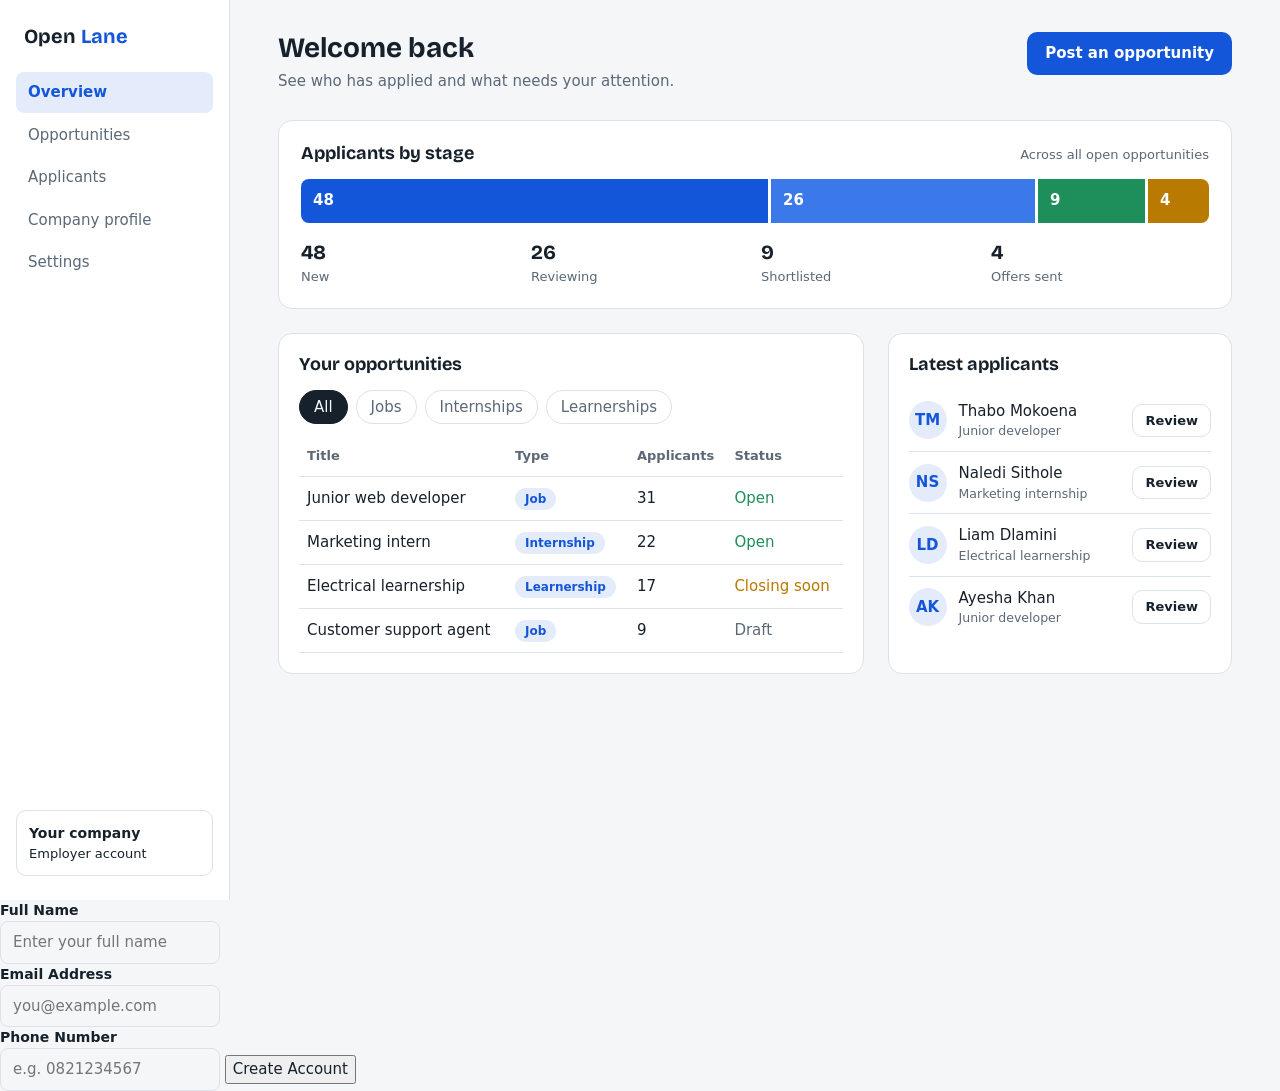
==== frontend/templates/company-dashboard.html @ 2ee378c4 "Registration edit" ====
<!DOCTYPE html>
<html lang="en">
<head>
<meta charset="utf-8">
<meta name="viewport" content="width=device-width, initial-scale=1">
<title>Employer dashboard – Open Lane</title>
<link rel="preconnect" href="https://fonts.googleapis.com">
<link href="https://fonts.googleapis.com/css2?family=Bricolage+Grotesque:wght@500;700&display=swap" rel="stylesheet">
<style>
:root{
  --paper:#F5F6F8; --card:#FFFFFF; --ink:#17212B; --muted:#5B6877; --line:#DDE2E8;
  --lane:#1456D9; --lane-soft:#E4ECFB; --go:#1E8E5A; --wait:#B87A00; --stop:#B3372F;
  --head:"Bricolage Grotesque","Segoe UI",system-ui,sans-serif;
  --body:system-ui,-apple-system,"Segoe UI",Roboto,sans-serif;
}
@media (prefers-color-scheme:dark){
  :root{--paper:#10161D;--card:#18212B;--ink:#EDF1F5;--muted:#9AA8B7;--line:#2B3744;--lane:#6C9BFF;--lane-soft:#1D2B45;--go:#47C58A;--wait:#E6B04A;--stop:#F08A82}
}
*{box-sizing:border-box}
body{margin:0;font:15px/1.5 var(--body);background:var(--paper);color:var(--ink)}
h1,h2,h3{font-family:var(--head);margin:0;line-height:1.2}
button,input,select{font:inherit;color:inherit}
:focus-visible{outline:3px solid var(--lane);outline-offset:2px}

.shell{display:grid;grid-template-columns:230px 1fr;min-height:100vh}
.side{background:var(--card);border-right:1px solid var(--line);padding:24px 16px;display:flex;flex-direction:column;gap:24px;position:sticky;top:0;height:100vh}
.brand{font:700 20px var(--head);padding:0 8px}
.brand span{color:var(--lane)}
.nav{display:flex;flex-direction:column;gap:2px}
.nav a{padding:9px 12px;border-radius:8px;color:var(--muted);text-decoration:none}
.nav a:hover{background:var(--paper);color:var(--ink)}
.nav a[aria-current="page"]{background:var(--lane-soft);color:var(--lane);font-weight:600}
.who{margin-top:auto;padding:12px;border:1px solid var(--line);border-radius:10px;font-size:13px}
.who strong{display:block;font-size:14px}

.main{padding:32px clamp(16px,4vw,48px);max-width:1100px;width:100%}
.top{display:flex;justify-content:space-between;align-items:flex-start;gap:16px;flex-wrap:wrap;margin-bottom:28px}
.top h1{font-size:28px}
.top p{margin:4px 0 0;color:var(--muted)}
.btn{background:var(--lane);color:#fff;border:0;border-radius:10px;padding:10px 18px;font-weight:600;cursor:pointer}
.btn:hover{filter:brightness(1.1)}
.btn.ghost{background:transparent;color:var(--ink);border:1px solid var(--line)}
@media (prefers-color-scheme:dark){.btn{color:#0B1220}}

/* the lane: applicant pipeline as one road-like bar */
.lane{background:var(--card);border:1px solid var(--line);border-radius:14px;padding:22px;margin-bottom:24px}
.lane-head{display:flex;justify-content:space-between;align-items:baseline;margin-bottom:14px;gap:8px;flex-wrap:wrap}
.lane-head h2{font-size:18px}
.lane-head span{color:var(--muted);font-size:13px}
.bar{display:flex;height:44px;border-radius:8px;overflow:hidden;gap:3px}
.seg{display:flex;align-items:center;padding:0 12px;font-weight:700;color:#fff;min-width:44px}
.seg:nth-child(1){background:var(--lane)}
.seg:nth-child(2){background:#3B78EA}
.seg:nth-child(3){background:var(--go)}
.seg:nth-child(4){background:var(--wait)}
.legend{display:grid;grid-template-columns:repeat(auto-fit,minmax(130px,1fr));gap:12px;margin-top:14px}
.legend div{font-size:13px;color:var(--muted)}
.legend b{display:block;font-size:20px;color:var(--ink);font-family:var(--head)}

.grid{display:grid;grid-template-columns:1.7fr 1fr;gap:24px}
@media (max-width:960px){.grid{grid-template-columns:1fr}}
.panel{background:var(--card);border:1px solid var(--line);border-radius:14px;padding:20px;min-width:0}
.panel h2{font-size:18px;margin-bottom:14px}
.tools{display:flex;gap:8px;margin-bottom:12px;flex-wrap:wrap}
.chip{border:1px solid var(--line);background:transparent;border-radius:999px;padding:5px 14px;cursor:pointer;color:var(--muted)}
.chip[aria-pressed="true"]{background:var(--ink);color:var(--paper);border-color:var(--ink)}
.scroll{overflow-x:auto}
table{width:100%;border-collapse:collapse;min-width:480px}
th,td{text-align:left;padding:10px 8px;border-bottom:1px solid var(--line)}
th{font-size:13px;color:var(--muted);font-weight:600}
td.n{font-variant-numeric:tabular-nums}
.tag{display:inline-block;padding:2px 10px;border-radius:999px;font-size:12px;font-weight:600;background:var(--lane-soft);color:var(--lane)}
.st-open{color:var(--go)} .st-closing{color:var(--wait)} .st-draft{color:var(--muted)}
.empty{padding:24px 8px;color:var(--muted)}

.people{list-style:none;margin:0;padding:0}
.people li{display:flex;gap:12px;align-items:center;padding:10px 0;border-bottom:1px solid var(--line)}
.people li:last-child{border:0}
.av{width:38px;height:38px;border-radius:50%;background:var(--lane-soft);color:var(--lane);display:grid;place-items:center;font-weight:700;flex:none}
.people small{display:block;color:var(--muted)}
.people .btn{margin-left:auto;padding:6px 12px;font-size:13px}

dialog{border:0;border-radius:16px;padding:0;width:min(520px,92vw);background:var(--card);color:var(--ink)}
dialog::backdrop{background:rgba(10,16,24,.55)}
dialog form{padding:24px;display:grid;gap:14px}
label{display:grid;gap:4px;font-weight:600;font-size:14px}
input,select{padding:9px 12px;border:1px solid var(--line);border-radius:8px;background:var(--paper)}
.row{display:grid;grid-template-columns:1fr 1fr;gap:12px}
.actions{display:flex;justify-content:flex-end;gap:8px;margin-top:4px}
.toast{position:fixed;bottom:20px;left:50%;transform:translateX(-50%);background:var(--ink);color:var(--paper);padding:10px 18px;border-radius:10px;opacity:0;pointer-events:none;transition:opacity .2s}
.toast.show{opacity:1}

@media (max-width:760px){
  .shell{grid-template-columns:1fr}
  .side{position:static;height:auto;flex-direction:row;flex-wrap:wrap;align-items:center;padding:12px}
  .nav{flex-direction:row;flex-wrap:wrap}
  .who{display:none}
}
@media (prefers-reduced-motion:reduce){*{transition:none!important}}
</style>
</head>
<body>
<div class="shell">
  <aside class="side">
    <div class="brand">Open <span>Lane</span></div>
    <nav class="nav" aria-label="Employer navigation">
      <a href="#" aria-current="page">Overview</a>
      <a href="#">Opportunities</a>
      <a href="#">Applicants</a>
      <a href="#">Company profile</a>
      <a href="#">Settings</a>
    </nav>
    <div class="who"><strong id="companyName">Your company</strong>Employer account</div>
  </aside>

  <main class="main">
    <div class="top">
      <div>
        <h1>Welcome back</h1>
        <p>See who has applied and what needs your attention.</p>
      </div>
      <button class="btn" id="openForm">Post an opportunity</button>
    </div>

    <section class="lane" aria-labelledby="laneTitle">
      <div class="lane-head">
        <h2 id="laneTitle">Applicants by stage</h2>
        <span>Across all open opportunities</span>
      </div>
      <div class="bar" role="img" aria-label="48 new, 26 reviewing, 9 shortlisted, 4 offers">
        <div class="seg" style="flex:48">48</div>
        <div class="seg" style="flex:26">26</div>
        <div class="seg" style="flex:9">9</div>
        <div class="seg" style="flex:4">4</div>
      </div>
      <div class="legend">
        <div><b>48</b>New</div>
        <div><b>26</b>Reviewing</div>
        <div><b>9</b>Shortlisted</div>
        <div><b>4</b>Offers sent</div>
      </div>
    </section>

    <div class="grid">
      <section class="panel" aria-labelledby="oppTitle">
        <h2 id="oppTitle">Your opportunities</h2>
        <div class="tools" role="group" aria-label="Filter by type">
          <button class="chip" aria-pressed="true" data-f="all">All</button>
          <button class="chip" aria-pressed="false" data-f="Job">Jobs</button>
          <button class="chip" aria-pressed="false" data-f="Internship">Internships</button>
          <button class="chip" aria-pressed="false" data-f="Learnership">Learnerships</button>
        </div>
        <div class="scroll">
          <table>
            <thead><tr><th>Title</th><th>Type</th><th>Applicants</th><th>Status</th></tr></thead>
            <tbody id="rows"></tbody>
          </table>
        </div>
        <p class="empty" id="empty" hidden>No opportunities of this type yet. Post one to start receiving applicants.</p>
      </section>

      <section class="panel" aria-labelledby="appTitle">
        <h2 id="appTitle">Latest applicants</h2>
        <ul class="people">
          <li><span class="av">TM</span><div>Thabo Mokoena<small>Junior developer</small></div><button class="btn ghost">Review</button></li>
          <li><span class="av">NS</span><div>Naledi Sithole<small>Marketing internship</small></div><button class="btn ghost">Review</button></li>
          <li><span class="av">LD</span><div>Liam Dlamini<small>Electrical learnership</small></div><button class="btn ghost">Review</button></li>
          <li><span class="av">AK</span><div>Ayesha Khan<small>Junior developer</small></div><button class="btn ghost">Review</button></li>
        </ul>
      </section>
    </div>
  </main>
</div>

<!-- Matches backend route: GET /company/add-business -->
<dialog id="dlg" aria-labelledby="dlgTitle">
  <form id="form" method="dialog">
    <h2 id="dlgTitle">Post an opportunity</h2>
    <label>Title<input name="title" required maxlength="80" placeholder="e.g. Junior web developer"></label>
    <div class="row">
      <label>Type
        <select name="type"><option>Job</option><option>Internship</option><option>Learnership</option></select>
      </label>
      <label>Closing date<input type="date" name="closing"></label>
    </div>
    <label>Location<input name="location" placeholder="City or Remote"></label>
    <div class="actions">
      <button type="button" class="btn ghost" id="cancel">Cancel</button>
      <button type="submit" class="btn">Publish</button>
    </div>
  </form>
</dialog>
<div class="toast" id="toast" role="status"></div>

<script>
const data = [
  {title:"Junior web developer", type:"Job", n:31, status:"Open"},
  {title:"Marketing intern", type:"Internship", n:22, status:"Open"},
  {title:"Electrical learnership", type:"Learnership", n:17, status:"Closing soon"},
  {title:"Customer support agent", type:"Job", n:9, status:"Draft"}
];
let filter = "all";
const rows = document.getElementById("rows"), empty = document.getElementById("empty");

function render(){
  const list = data.filter(d => filter === "all" || d.type === filter);
  rows.innerHTML = "";
  list.forEach(d => {
    const tr = document.createElement("tr");
    const cls = d.status === "Open" ? "st-open" : d.status === "Draft" ? "st-draft" : "st-closing";
    tr.innerHTML = `<td></td><td><span class="tag"></span></td><td class="n"></td><td class="${cls}"></td>`;
    tr.children[0].textContent = d.title;
    tr.querySelector(".tag").textContent = d.type;
    tr.children[2].textContent = d.n;
    tr.children[3].textContent = d.status;
    rows.appendChild(tr);
  });
  empty.hidden = list.length > 0;
}

document.querySelectorAll(".chip").forEach(c => c.addEventListener("click", () => {
  document.querySelectorAll(".chip").forEach(x => x.setAttribute("aria-pressed", "false"));
  c.setAttribute("aria-pressed", "true");
  filter = c.dataset.f; render();
}));

const dlg = document.getElementById("dlg"), form = document.getElementById("form"), toast = document.getElementById("toast");
document.getElementById("openForm").onclick = () => dlg.showModal();
document.getElementById("cancel").onclick = () => dlg.close();

form.addEventListener("submit", e => {
  const f = new FormData(form);
  data.unshift({title:f.get("title"), type:f.get("type"), n:0, status:"Open"});
  // TODO (backend): POST to the add-business / add-opportunity endpoint here with fetch()
  form.reset(); render();
  toast.textContent = "Published"; toast.classList.add("show");
  setTimeout(() => toast.classList.remove("show"), 2200);
});

render();
</script>
</body>
</html>




<form method="POST">

    <label for="full_name">Full Name</label>
    <input type="text" 
        id="full_name"
        name="full_name"
        placeholder="Enter your full name"
        required
    >

    <label for="email">Email Address</label>
    <input
        type="email"
        id="email"
        name="email"
        placeholder="you@example.com"
    >

    <label for="phone">Phone Number</label>
    <input type="tel"
        id="phone" name="phone"
        placeholder="e.g. 0821234567"
    >

    <button type="submit">Create Account</button>

</form>
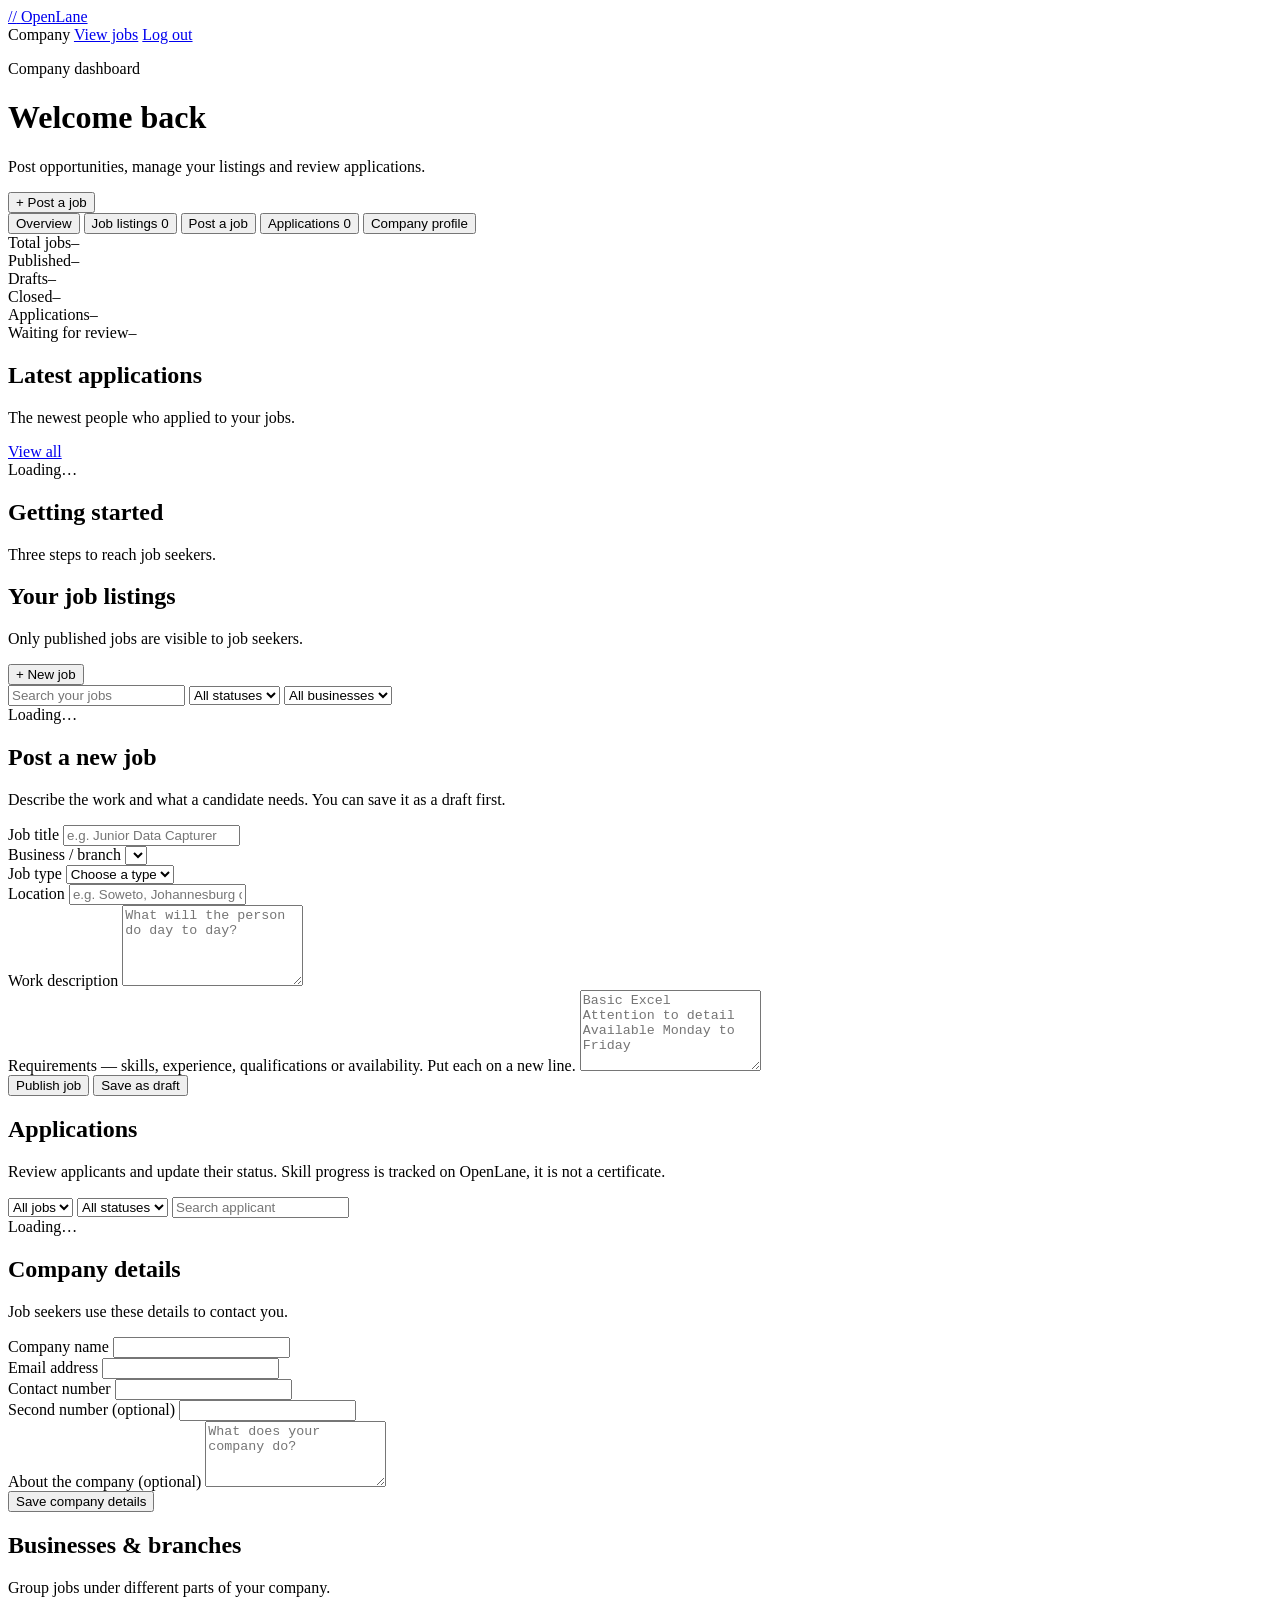
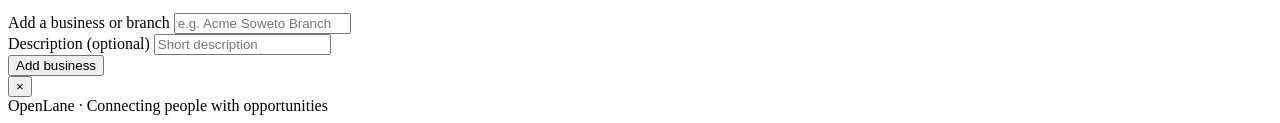
==== commit a8f9b11a: "Full app" ====
--- a/frontend/templates/company-dashboard.html
+++ b/frontend/templates/company-dashboard.html
@@ -1,274 +1,250 @@
 <!DOCTYPE html>
 <html lang="en">
 <head>
-<meta charset="utf-8">
-<meta name="viewport" content="width=device-width, initial-scale=1">
-<title>Employer dashboard – Open Lane</title>
-<link rel="preconnect" href="https://fonts.googleapis.com">
-<link href="https://fonts.googleapis.com/css2?family=Bricolage+Grotesque:wght@500;700&display=swap" rel="stylesheet">
-<style>
-:root{
-  --paper:#F5F6F8; --card:#FFFFFF; --ink:#17212B; --muted:#5B6877; --line:#DDE2E8;
-  --lane:#1456D9; --lane-soft:#E4ECFB; --go:#1E8E5A; --wait:#B87A00; --stop:#B3372F;
-  --head:"Bricolage Grotesque","Segoe UI",system-ui,sans-serif;
-  --body:system-ui,-apple-system,"Segoe UI",Roboto,sans-serif;
-}
-@media (prefers-color-scheme:dark){
-  :root{--paper:#10161D;--card:#18212B;--ink:#EDF1F5;--muted:#9AA8B7;--line:#2B3744;--lane:#6C9BFF;--lane-soft:#1D2B45;--go:#47C58A;--wait:#E6B04A;--stop:#F08A82}
-}
-*{box-sizing:border-box}
-body{margin:0;font:15px/1.5 var(--body);background:var(--paper);color:var(--ink)}
-h1,h2,h3{font-family:var(--head);margin:0;line-height:1.2}
-button,input,select{font:inherit;color:inherit}
-:focus-visible{outline:3px solid var(--lane);outline-offset:2px}
-
-.shell{display:grid;grid-template-columns:230px 1fr;min-height:100vh}
-.side{background:var(--card);border-right:1px solid var(--line);padding:24px 16px;display:flex;flex-direction:column;gap:24px;position:sticky;top:0;height:100vh}
-.brand{font:700 20px var(--head);padding:0 8px}
-.brand span{color:var(--lane)}
-.nav{display:flex;flex-direction:column;gap:2px}
-.nav a{padding:9px 12px;border-radius:8px;color:var(--muted);text-decoration:none}
-.nav a:hover{background:var(--paper);color:var(--ink)}
-.nav a[aria-current="page"]{background:var(--lane-soft);color:var(--lane);font-weight:600}
-.who{margin-top:auto;padding:12px;border:1px solid var(--line);border-radius:10px;font-size:13px}
-.who strong{display:block;font-size:14px}
-
-.main{padding:32px clamp(16px,4vw,48px);max-width:1100px;width:100%}
-.top{display:flex;justify-content:space-between;align-items:flex-start;gap:16px;flex-wrap:wrap;margin-bottom:28px}
-.top h1{font-size:28px}
-.top p{margin:4px 0 0;color:var(--muted)}
-.btn{background:var(--lane);color:#fff;border:0;border-radius:10px;padding:10px 18px;font-weight:600;cursor:pointer}
-.btn:hover{filter:brightness(1.1)}
-.btn.ghost{background:transparent;color:var(--ink);border:1px solid var(--line)}
-@media (prefers-color-scheme:dark){.btn{color:#0B1220}}
-
-/* the lane: applicant pipeline as one road-like bar */
-.lane{background:var(--card);border:1px solid var(--line);border-radius:14px;padding:22px;margin-bottom:24px}
-.lane-head{display:flex;justify-content:space-between;align-items:baseline;margin-bottom:14px;gap:8px;flex-wrap:wrap}
-.lane-head h2{font-size:18px}
-.lane-head span{color:var(--muted);font-size:13px}
-.bar{display:flex;height:44px;border-radius:8px;overflow:hidden;gap:3px}
-.seg{display:flex;align-items:center;padding:0 12px;font-weight:700;color:#fff;min-width:44px}
-.seg:nth-child(1){background:var(--lane)}
-.seg:nth-child(2){background:#3B78EA}
-.seg:nth-child(3){background:var(--go)}
-.seg:nth-child(4){background:var(--wait)}
-.legend{display:grid;grid-template-columns:repeat(auto-fit,minmax(130px,1fr));gap:12px;margin-top:14px}
-.legend div{font-size:13px;color:var(--muted)}
-.legend b{display:block;font-size:20px;color:var(--ink);font-family:var(--head)}
-
-.grid{display:grid;grid-template-columns:1.7fr 1fr;gap:24px}
-@media (max-width:960px){.grid{grid-template-columns:1fr}}
-.panel{background:var(--card);border:1px solid var(--line);border-radius:14px;padding:20px;min-width:0}
-.panel h2{font-size:18px;margin-bottom:14px}
-.tools{display:flex;gap:8px;margin-bottom:12px;flex-wrap:wrap}
-.chip{border:1px solid var(--line);background:transparent;border-radius:999px;padding:5px 14px;cursor:pointer;color:var(--muted)}
-.chip[aria-pressed="true"]{background:var(--ink);color:var(--paper);border-color:var(--ink)}
-.scroll{overflow-x:auto}
-table{width:100%;border-collapse:collapse;min-width:480px}
-th,td{text-align:left;padding:10px 8px;border-bottom:1px solid var(--line)}
-th{font-size:13px;color:var(--muted);font-weight:600}
-td.n{font-variant-numeric:tabular-nums}
-.tag{display:inline-block;padding:2px 10px;border-radius:999px;font-size:12px;font-weight:600;background:var(--lane-soft);color:var(--lane)}
-.st-open{color:var(--go)} .st-closing{color:var(--wait)} .st-draft{color:var(--muted)}
-.empty{padding:24px 8px;color:var(--muted)}
-
-.people{list-style:none;margin:0;padding:0}
-.people li{display:flex;gap:12px;align-items:center;padding:10px 0;border-bottom:1px solid var(--line)}
-.people li:last-child{border:0}
-.av{width:38px;height:38px;border-radius:50%;background:var(--lane-soft);color:var(--lane);display:grid;place-items:center;font-weight:700;flex:none}
-.people small{display:block;color:var(--muted)}
-.people .btn{margin-left:auto;padding:6px 12px;font-size:13px}
-
-dialog{border:0;border-radius:16px;padding:0;width:min(520px,92vw);background:var(--card);color:var(--ink)}
-dialog::backdrop{background:rgba(10,16,24,.55)}
-dialog form{padding:24px;display:grid;gap:14px}
-label{display:grid;gap:4px;font-weight:600;font-size:14px}
-input,select{padding:9px 12px;border:1px solid var(--line);border-radius:8px;background:var(--paper)}
-.row{display:grid;grid-template-columns:1fr 1fr;gap:12px}
-.actions{display:flex;justify-content:flex-end;gap:8px;margin-top:4px}
-.toast{position:fixed;bottom:20px;left:50%;transform:translateX(-50%);background:var(--ink);color:var(--paper);padding:10px 18px;border-radius:10px;opacity:0;pointer-events:none;transition:opacity .2s}
-.toast.show{opacity:1}
-
-@media (max-width:760px){
-  .shell{grid-template-columns:1fr}
-  .side{position:static;height:auto;flex-direction:row;flex-wrap:wrap;align-items:center;padding:12px}
-  .nav{flex-direction:row;flex-wrap:wrap}
-  .who{display:none}
-}
-@media (prefers-reduced-motion:reduce){*{transition:none!important}}
-</style>
+    <meta charset="UTF-8">
+    <meta name="viewport" content="width=device-width, initial-scale=1.0">
+    <title>Company dashboard | OpenLane</title>
+    <link rel="stylesheet" href="/css/styles.css">
 </head>
 <body>
-<div class="shell">
-  <aside class="side">
-    <div class="brand">Open <span>Lane</span></div>
-    <nav class="nav" aria-label="Employer navigation">
-      <a href="#" aria-current="page">Overview</a>
-      <a href="#">Opportunities</a>
-      <a href="#">Applicants</a>
-      <a href="#">Company profile</a>
-      <a href="#">Settings</a>
-    </nav>
-    <div class="who"><strong id="companyName">Your company</strong>Employer account</div>
-  </aside>
-
-  <main class="main">
-    <div class="top">
-      <div>
-        <h1>Welcome back</h1>
-        <p>See who has applied and what needs your attention.</p>
-      </div>
-      <button class="btn" id="openForm">Post an opportunity</button>
+    <header class="topbar">
+        <a class="brand" href="/company/dashboard" aria-label="OpenLane company dashboard">
+            <span class="logo">//</span>
+            <span>OpenLane</span>
+        </a>
+        <nav class="top-actions" aria-label="Account">
+            <span class="top-user" id="top-company-name">Company</span>
+            <a class="top-link" href="/jobs" target="_blank" rel="noopener">View jobs</a>
+            <a class="top-link" href="/logout">Log out</a>
+        </nav>
+    </header>
+
+    <main class="dash">
+        <div class="dash-header">
+            <div>
+                <p class="eyebrow">Company dashboard</p>
+                <h1 id="welcome">Welcome back</h1>
+                <p class="intro">Post opportunities, manage your listings and review applications.</p>
+            </div>
+            <button class="btn btn-inline" type="button" data-go="post" id="header-post-btn">+ Post a job</button>
+        </div>
+
+        <nav class="tabs" role="tablist" aria-label="Dashboard sections">
+            <button class="tab" type="button" role="tab" data-tab="overview">Overview</button>
+            <button class="tab" type="button" role="tab" data-tab="jobs">Job listings <span class="tab-count" id="count-jobs">0</span></button>
+            <button class="tab" type="button" role="tab" data-tab="post" id="tab-post">Post a job</button>
+            <button class="tab" type="button" role="tab" data-tab="applications">Applications <span class="tab-count" id="count-pending">0</span></button>
+            <button class="tab" type="button" role="tab" data-tab="profile">Company profile</button>
+        </nav>
+
+        <!-- ================= Overview ================= -->
+        <section class="panel" id="panel-overview" role="tabpanel">
+            <div class="stats-grid" id="stats">
+                <div class="stat-card"><span class="stat-label">Total jobs</span><span class="stat-value" data-stat="jobs">–</span></div>
+                <div class="stat-card"><span class="stat-label">Published</span><span class="stat-value" data-stat="published">–</span></div>
+                <div class="stat-card"><span class="stat-label">Drafts</span><span class="stat-value" data-stat="draft">–</span></div>
+                <div class="stat-card"><span class="stat-label">Closed</span><span class="stat-value" data-stat="closed">–</span></div>
+                <div class="stat-card"><span class="stat-label">Applications</span><span class="stat-value" data-stat="applications">–</span></div>
+                <div class="stat-card highlight"><span class="stat-label">Waiting for review</span><span class="stat-value" data-stat="pending">–</span></div>
+            </div>
+
+            <div class="split">
+                <div class="card">
+                    <div class="card-title">
+                        <div>
+                            <h2>Latest applications</h2>
+                            <p>The newest people who applied to your jobs.</p>
+                        </div>
+                        <a href="#applications" data-go="applications" class="small">View all</a>
+                    </div>
+                    <div class="list" id="recent-applications"><div class="loading">Loading…</div></div>
+                </div>
+
+                <div class="card">
+                    <div class="card-title">
+                        <div>
+                            <h2>Getting started</h2>
+                            <p>Three steps to reach job seekers.</p>
+                        </div>
+                    </div>
+                    <div class="steps" id="getting-started"></div>
+                </div>
+            </div>
+        </section>
+
+        <!-- ================= Jobs ================= -->
+        <section class="panel" id="panel-jobs" role="tabpanel">
+            <div class="card">
+                <div class="card-title">
+                    <div>
+                        <h2>Your job listings</h2>
+                        <p>Only published jobs are visible to job seekers.</p>
+                    </div>
+                    <button class="btn btn-small" type="button" data-go="post">+ New job</button>
+                </div>
+                <div class="filters">
+                    <input type="search" id="job-search" placeholder="Search your jobs" aria-label="Search your jobs">
+                    <select id="job-status-filter" aria-label="Filter by status">
+                        <option value="">All statuses</option>
+                        <option value="published">Published</option>
+                        <option value="draft">Draft</option>
+                        <option value="closed">Closed</option>
+                    </select>
+                    <select id="job-business-filter" aria-label="Filter by business">
+                        <option value="">All businesses</option>
+                    </select>
+                </div>
+                <div class="list" id="jobs-list"><div class="loading">Loading…</div></div>
+            </div>
+        </section>
+
+        <!-- ================= Post / edit a job ================= -->
+        <section class="panel" id="panel-post" role="tabpanel">
+            <div class="card">
+                <div class="card-title">
+                    <div>
+                        <h2 id="job-form-title">Post a new job</h2>
+                        <p id="job-form-subtitle">Describe the work and what a candidate needs. You can save it as a draft first.</p>
+                    </div>
+                </div>
+                <form class="form" id="job-form" novalidate>
+                    <input type="hidden" name="job_id" id="job_id">
+                    <div class="form-grid">
+                        <div class="form-group full">
+                            <label for="job-title">Job title</label>
+                            <input type="text" id="job-title" name="title" maxlength="255" placeholder="e.g. Junior Data Capturer" required>
+                        </div>
+                        <div class="form-group">
+                            <label for="job-business">Business / branch</label>
+                            <select id="job-business" name="business_id"></select>
+                        </div>
+                        <div class="form-group">
+                            <label for="job-type">Job type</label>
+                            <select id="job-type" name="job_type">
+                                <option value="">Choose a type</option>
+                            </select>
+                        </div>
+                        <div class="form-group full">
+                            <label for="job-location">Location</label>
+                            <input type="text" id="job-location" name="location" maxlength="255" placeholder="e.g. Soweto, Johannesburg or Remote">
+                        </div>
+                        <div class="form-group full">
+                            <label for="job-description">Work description</label>
+                            <textarea id="job-description" name="description" rows="5" placeholder="What will the person do day to day?" required></textarea>
+                        </div>
+                        <div class="form-group full">
+                            <label for="job-requirements">Requirements <span class="field-hint">— skills, experience, qualifications or availability. Put each on a new line.</span></label>
+                            <textarea id="job-requirements" name="requirements" rows="5" placeholder="Basic Excel&#10;Attention to detail&#10;Available Monday to Friday" required></textarea>
+                        </div>
+                    </div>
+                    <div class="notice error" id="job-form-error" role="alert"></div>
+                    <div class="form-actions">
+                        <button class="btn btn-inline" type="submit" data-status="published" id="job-publish-btn">Publish job</button>
+                        <button class="btn btn-inline btn-secondary" type="submit" data-status="draft" id="job-draft-btn">Save as draft</button>
+                        <button class="btn btn-inline btn-secondary" type="button" id="job-cancel-btn" hidden>Cancel editing</button>
+                    </div>
+                </form>
+            </div>
+        </section>
+
+        <!-- ================= Applications ================= -->
+        <section class="panel" id="panel-applications" role="tabpanel">
+            <div class="card">
+                <div class="card-title">
+                    <div>
+                        <h2>Applications</h2>
+                        <p>Review applicants and update their status. Skill progress is tracked on OpenLane, it is not a certificate.</p>
+                    </div>
+                </div>
+                <div class="filters">
+                    <select id="app-job-filter" aria-label="Filter by job">
+                        <option value="">All jobs</option>
+                    </select>
+                    <select id="app-status-filter" aria-label="Filter by status">
+                        <option value="">All statuses</option>
+                    </select>
+                    <input type="search" id="app-search" placeholder="Search applicant" aria-label="Search applicant">
+                </div>
+                <div class="list" id="applications-list"><div class="loading">Loading…</div></div>
+            </div>
+        </section>
+
+        <!-- ================= Profile ================= -->
+        <section class="panel" id="panel-profile" role="tabpanel">
+            <div class="split">
+                <div class="card">
+                    <div class="card-title">
+                        <div>
+                            <h2>Company details</h2>
+                            <p>Job seekers use these details to contact you.</p>
+                        </div>
+                    </div>
+                    <form class="form" id="profile-form" novalidate>
+                        <div class="form-group">
+                            <label for="p-company-name">Company name</label>
+                            <input type="text" id="p-company-name" name="company_name" required>
+                        </div>
+                        <div class="form-group">
+                            <label for="p-email">Email address</label>
+                            <input type="email" id="p-email" name="email" required>
+                        </div>
+                        <div class="form-grid">
+                            <div class="form-group">
+                                <label for="p-phone">Contact number</label>
+                                <input type="tel" id="p-phone" name="phone" required>
+                            </div>
+                            <div class="form-group">
+                                <label for="p-alt-phone">Second number <span class="field-hint">(optional)</span></label>
+                                <input type="tel" id="p-alt-phone" name="alt_phone">
+                            </div>
+                        </div>
+                        <div class="form-group">
+                            <label for="p-description">About the company <span class="field-hint">(optional)</span></label>
+                            <textarea id="p-description" name="description" rows="4" placeholder="What does your company do?"></textarea>
+                        </div>
+                        <div class="notice error" id="profile-error" role="alert"></div>
+                        <button class="btn" type="submit">Save company details</button>
+                    </form>
+                </div>
+
+                <div class="card">
+                    <div class="card-title">
+                        <div>
+                            <h2>Businesses &amp; branches</h2>
+                            <p>Group jobs under different parts of your company.</p>
+                        </div>
+                    </div>
+                    <div class="list" id="business-list"></div>
+                    <form class="form" id="business-form" novalidate>
+                        <input type="hidden" name="business_id" id="business_id">
+                        <div class="form-group">
+                            <label for="b-name" id="b-name-label">Add a business or branch</label>
+                            <input type="text" id="b-name" name="name" placeholder="e.g. Acme Soweto Branch" required>
+                        </div>
+                        <div class="form-group">
+                            <label for="b-description">Description <span class="field-hint">(optional)</span></label>
+                            <input type="text" id="b-description" name="description" placeholder="Short description">
+                        </div>
+                        <div class="form-actions">
+                            <button class="btn btn-inline" type="submit" id="business-submit">Add business</button>
+                            <button class="btn btn-inline btn-secondary" type="button" id="business-cancel" hidden>Cancel</button>
+                        </div>
+                    </form>
+                </div>
+            </div>
+        </section>
+    </main>
+
+    <!-- Preview of how job seekers see a job -->
+    <div class="modal" id="job-modal" role="dialog" aria-modal="true" aria-labelledby="job-modal-title">
+        <div class="modal-box">
+            <button class="modal-close" type="button" aria-label="Close">×</button>
+            <div id="job-modal-body"></div>
+        </div>
     </div>
 
-    <section class="lane" aria-labelledby="laneTitle">
-      <div class="lane-head">
-        <h2 id="laneTitle">Applicants by stage</h2>
-        <span>Across all open opportunities</span>
-      </div>
-      <div class="bar" role="img" aria-label="48 new, 26 reviewing, 9 shortlisted, 4 offers">
-        <div class="seg" style="flex:48">48</div>
-        <div class="seg" style="flex:26">26</div>
-        <div class="seg" style="flex:9">9</div>
-        <div class="seg" style="flex:4">4</div>
-      </div>
-      <div class="legend">
-        <div><b>48</b>New</div>
-        <div><b>26</b>Reviewing</div>
-        <div><b>9</b>Shortlisted</div>
-        <div><b>4</b>Offers sent</div>
-      </div>
-    </section>
-
-    <div class="grid">
-      <section class="panel" aria-labelledby="oppTitle">
-        <h2 id="oppTitle">Your opportunities</h2>
-        <div class="tools" role="group" aria-label="Filter by type">
-          <button class="chip" aria-pressed="true" data-f="all">All</button>
-          <button class="chip" aria-pressed="false" data-f="Job">Jobs</button>
-          <button class="chip" aria-pressed="false" data-f="Internship">Internships</button>
-          <button class="chip" aria-pressed="false" data-f="Learnership">Learnerships</button>
-        </div>
-        <div class="scroll">
-          <table>
-            <thead><tr><th>Title</th><th>Type</th><th>Applicants</th><th>Status</th></tr></thead>
-            <tbody id="rows"></tbody>
-          </table>
-        </div>
-        <p class="empty" id="empty" hidden>No opportunities of this type yet. Post one to start receiving applicants.</p>
-      </section>
-
-      <section class="panel" aria-labelledby="appTitle">
-        <h2 id="appTitle">Latest applicants</h2>
-        <ul class="people">
-          <li><span class="av">TM</span><div>Thabo Mokoena<small>Junior developer</small></div><button class="btn ghost">Review</button></li>
-          <li><span class="av">NS</span><div>Naledi Sithole<small>Marketing internship</small></div><button class="btn ghost">Review</button></li>
-          <li><span class="av">LD</span><div>Liam Dlamini<small>Electrical learnership</small></div><button class="btn ghost">Review</button></li>
-          <li><span class="av">AK</span><div>Ayesha Khan<small>Junior developer</small></div><button class="btn ghost">Review</button></li>
-        </ul>
-      </section>
-    </div>
-  </main>
-</div>
-
-<!-- Matches backend route: GET /company/add-business -->
-<dialog id="dlg" aria-labelledby="dlgTitle">
-  <form id="form" method="dialog">
-    <h2 id="dlgTitle">Post an opportunity</h2>
-    <label>Title<input name="title" required maxlength="80" placeholder="e.g. Junior web developer"></label>
-    <div class="row">
-      <label>Type
-        <select name="type"><option>Job</option><option>Internship</option><option>Learnership</option></select>
-      </label>
-      <label>Closing date<input type="date" name="closing"></label>
-    </div>
-    <label>Location<input name="location" placeholder="City or Remote"></label>
-    <div class="actions">
-      <button type="button" class="btn ghost" id="cancel">Cancel</button>
-      <button type="submit" class="btn">Publish</button>
-    </div>
-  </form>
-</dialog>
-<div class="toast" id="toast" role="status"></div>
-
-<script>
-const data = [
-  {title:"Junior web developer", type:"Job", n:31, status:"Open"},
-  {title:"Marketing intern", type:"Internship", n:22, status:"Open"},
-  {title:"Electrical learnership", type:"Learnership", n:17, status:"Closing soon"},
-  {title:"Customer support agent", type:"Job", n:9, status:"Draft"}
-];
-let filter = "all";
-const rows = document.getElementById("rows"), empty = document.getElementById("empty");
-
-function render(){
-  const list = data.filter(d => filter === "all" || d.type === filter);
-  rows.innerHTML = "";
-  list.forEach(d => {
-    const tr = document.createElement("tr");
-    const cls = d.status === "Open" ? "st-open" : d.status === "Draft" ? "st-draft" : "st-closing";
-    tr.innerHTML = `<td></td><td><span class="tag"></span></td><td class="n"></td><td class="${cls}"></td>`;
-    tr.children[0].textContent = d.title;
-    tr.querySelector(".tag").textContent = d.type;
-    tr.children[2].textContent = d.n;
-    tr.children[3].textContent = d.status;
-    rows.appendChild(tr);
-  });
-  empty.hidden = list.length > 0;
-}
-
-document.querySelectorAll(".chip").forEach(c => c.addEventListener("click", () => {
-  document.querySelectorAll(".chip").forEach(x => x.setAttribute("aria-pressed", "false"));
-  c.setAttribute("aria-pressed", "true");
-  filter = c.dataset.f; render();
-}));
-
-const dlg = document.getElementById("dlg"), form = document.getElementById("form"), toast = document.getElementById("toast");
-document.getElementById("openForm").onclick = () => dlg.showModal();
-document.getElementById("cancel").onclick = () => dlg.close();
-
-form.addEventListener("submit", e => {
-  const f = new FormData(form);
-  data.unshift({title:f.get("title"), type:f.get("type"), n:0, status:"Open"});
-  // TODO (backend): POST to the add-business / add-opportunity endpoint here with fetch()
-  form.reset(); render();
-  toast.textContent = "Published"; toast.classList.add("show");
-  setTimeout(() => toast.classList.remove("show"), 2200);
-});
-
-render();
-</script>
+    <footer class="footer">OpenLane · Connecting people with opportunities</footer>
+    <script src="/js/app.js"></script>
+    <script src="/js/company-dashboard.js"></script>
 </body>
 </html>
-
-
-
-
-<form method="POST">
-
-    <label for="full_name">Full Name</label>
-    <input type="text" 
-        id="full_name"
-        name="full_name"
-        placeholder="Enter your full name"
-        required
-    >
-
-    <label for="email">Email Address</label>
-    <input
-        type="email"
-        id="email"
-        name="email"
-        placeholder="you@example.com"
-    >
-
-    <label for="phone">Phone Number</label>
-    <input type="tel"
-        id="phone" name="phone"
-        placeholder="e.g. 0821234567"
-    >
-
-    <button type="submit">Create Account</button>
-
-</form>
